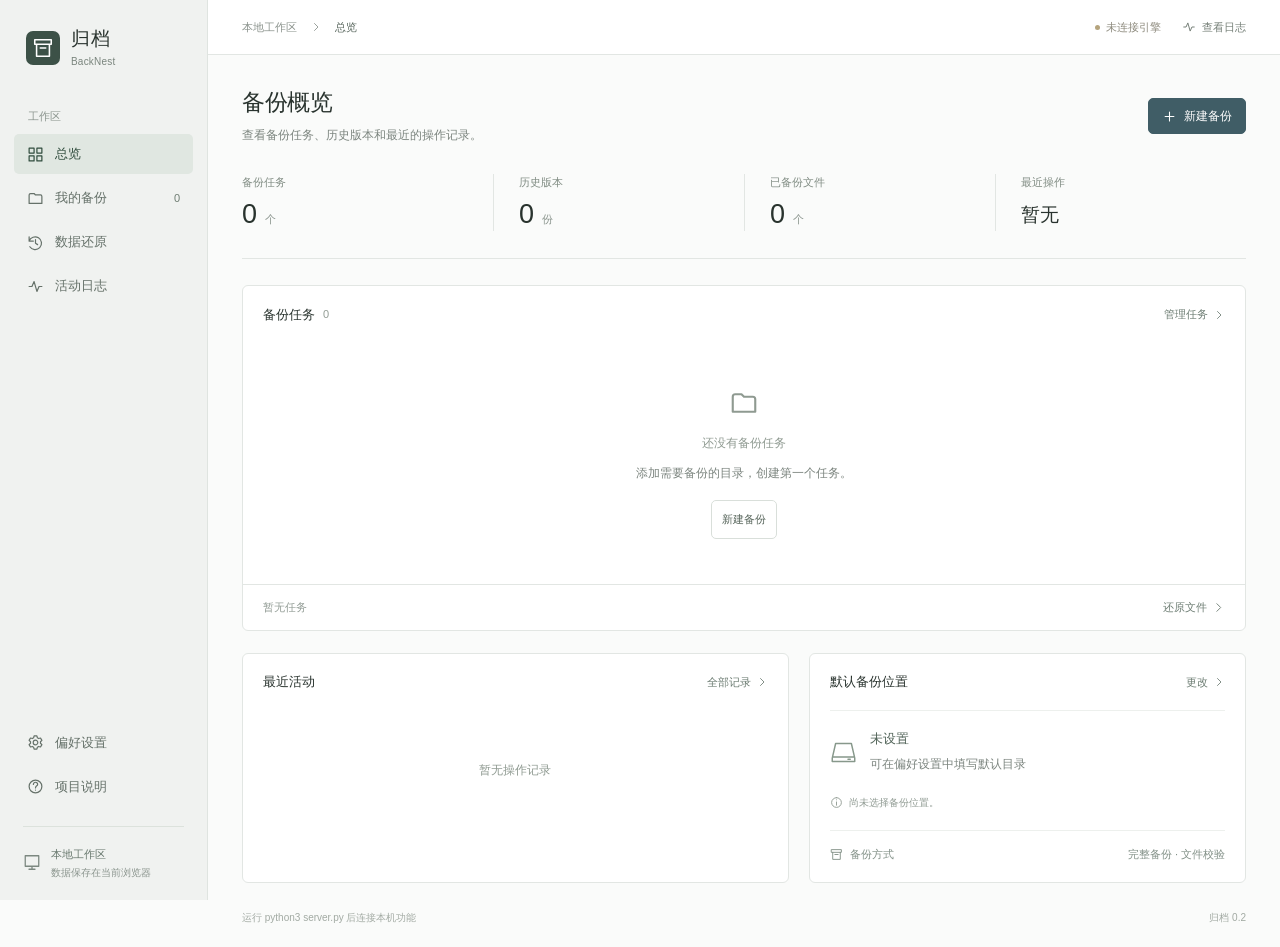
==== index.html @ 9d697bdc "feat: add C++ backup demo and backend handoff contracts" ====
<!doctype html>
<html lang="zh-CN">
<head>
  <meta charset="UTF-8">
  <meta name="viewport" content="width=device-width, initial-scale=1.0">
  <meta name="theme-color" content="#405d66">
  <meta name="description" content="归档 BackNest — 本地文件备份与还原。C++ 本机备份与还原基础版。">
  <title>归档 BackNest · 数据备份工作台</title>
  <link rel="stylesheet" href="./styles.css">
  <script src="./state.js" defer></script>
  <script src="./workspace-store.js" defer></script>
  <script src="./backend-api.js" defer></script>
  <script src="./native.js" defer></script>
  <script src="./app.js" defer></script>
</head>
<body>
  <div id="app"></div>
  <div id="overlay-root"></div>
  <div id="toast-root" aria-live="polite"></div>
</body>
</html>
---- styles.css ----
:root {
  --bg: #fafbfa;
  --paper: #fff;
  --ink: #29332e;
  --muted: #7c857f;
  --line: #e2e6e3;
  --accent: #405d66;
  --accent-hover: #324c54;
  --soft: #edf1ef;
  --green: #3e795b;
  font-family: -apple-system, BlinkMacSystemFont, "Segoe UI", "PingFang SC", "Microsoft YaHei", sans-serif;
  color: var(--ink);
  background: var(--bg);
  font-synthesis: none;
}
* { box-sizing: border-box; }
body { margin: 0; font-size: 13px; line-height: 1.5; }
button, input, select { font: inherit; }
button { cursor: pointer; color: inherit; }
a { color: var(--accent); text-decoration: none; }
button:disabled { opacity: .5; cursor: not-allowed; }
button:focus-visible, a:focus-visible { outline: 2px solid #829c91; outline-offset: 3px; }
input:focus, select:focus { outline: 2px solid #b8c8be; outline-offset: 1px; }
.icon { width: 19px; height: 19px; stroke: currentColor; stroke-width: 1.7; fill: none; stroke-linecap: round; stroke-linejoin: round; flex-shrink: 0; }
.shell { min-height: 100vh; padding-left: 208px; }
.sidebar { position: fixed; inset: 0 auto 0 0; width: 208px; padding: 27px 14px 20px; background: #f0f2f0; border-right: 1px solid #dfe4e0; display: flex; flex-direction: column; z-index: 20; }
.brand { display: flex; gap: 11px; align-items: center; padding: 0 12px; margin-bottom: 39px; color: var(--ink); }
.brand-mark { width: 34px; height: 34px; background: #3c5147; color: #fff; display: grid; place-items: center; border-radius: 7px; }
.brand-mark .icon { width: 22px; height: 22px; }
.brand-name { font-size: 19px; font-weight: 600; line-height: 1.3; letter-spacing: 1px; }
.brand small { display: block; font-size: 10px; color: #7a857d; margin-top: 2px; letter-spacing: .2px; }
.nav-label { color: #8b958e; font-size: 11px; padding: 0 14px; margin-bottom: 10px; }
.nav { display: flex; flex-direction: column; gap: 4px; }
.nav button { display: flex; align-items: center; gap: 11px; background: transparent; color: #657169; padding: 10px 13px; border: 0; border-radius: 5px; font-size: 13px; text-align: left; min-height: 40px; }
.nav button .icon { width: 17px; height: 17px; }
.nav button.active { background: #e0e7e1; color: #304d3e; font-weight: 600; }
.nav button:hover { background: #e6ebe6; }
.nav-count { margin-left: auto; color: #6f7e73; font-size: 11px; font-weight: 400; }
.sidebar-bottom { margin-top: auto; padding-top: 35px; }
.workspace-info { margin: 19px 9px 0; padding-top: 19px; border-top: 1px solid #dce2dc; display: flex; gap: 10px; align-items: center; color: #7c8880; }
.workspace-info .icon { width: 18px; }
.workspace-info strong { font-size: 11px; font-weight: 500; color: #67776d; display: block; }
.workspace-info small { display: block; font-size: 10px; color: #8b958e; margin-top: 3px; }
.topbar { height: 55px; display: flex; align-items: center; justify-content: space-between; padding: 0 34px; border-bottom: 1px solid var(--line); background: #fff; }
.breadcrumb, .top-actions { display: flex; align-items: center; gap: 13px; }
.breadcrumb { color: #8a928c; font-size: 11px; }
.breadcrumb span:last-child { color: #59675e; }
.breadcrumb .icon { width: 12px; height: 12px; }
.top-actions { gap: 21px; }
.prototype { font-size: 11px; color: #8d8a7d; display: flex; align-items: center; gap: 6px; }
.prototype i { width: 5px; height: 5px; border-radius: 50%; background: #b5a47d; }
.help-button { display: flex; gap: 6px; align-items: center; font-size: 11px; color: #778179; background: none; border: 0; padding: 4px 0; }
.help-button .icon { width: 14px; height: 14px; }
.icon-btn { display: grid; place-items: center; background: transparent; border: 0; border-radius: 4px; padding: 6px; color: #88918b; }
.icon-btn:hover { background: var(--soft); color: #334a3c; }
.content { max-width: 1500px; margin: 0 auto; padding: 31px 34px 22px; }
.page-heading { display: flex; justify-content: space-between; align-items: center; gap: 20px; margin-bottom: 27px; }
h1 { font-size: 23px; font-weight: 600; margin: 0 0 7px; letter-spacing: -.4px; line-height: 1.4; }
h2 { font-size: 13px; font-weight: 600; margin: 0; }
h3 { font-size: 14px; margin: 0; font-weight: 600; }
.subtext { font-size: 12px; line-height: 1.8; color: var(--muted); margin: 0; }
.btn { display: inline-flex; align-items: center; justify-content: center; gap: 7px; padding: 8px 13px; border: 1px solid #d9dfda; border-radius: 5px; background: #fff; color: #58665c; font-size: 12px; font-weight: 500; white-space: nowrap; min-height: 34px; }
.btn .icon { width: 15px; height: 15px; }
.btn:hover { background: #f4f6f4; border-color: #b9c4bc; }
.btn.primary { background: var(--accent); border-color: var(--accent); color: #fff; }
.btn.primary:hover { background: var(--accent-hover); }
.btn.soft { background: var(--soft); }
.btn.small { padding: 5px 10px; font-size: 11px; min-height: 29px; }
.btn.danger { color: #ab5348; }
.summary-strip { display: grid; grid-template-columns: repeat(4, 1fr); padding: 0 0 27px; margin-bottom: 26px; border-bottom: 1px solid var(--line); }
.summary-item { padding-left: 25px; border-left: 1px solid var(--line); }
.summary-item:first-child { padding-left: 0; border: 0; }
.summary-label { font-size: 11px; color: #808c83; margin-bottom: 11px; }
.summary-value { font-size: 27px; font-weight: 500; line-height: 1; font-variant-numeric: tabular-nums; letter-spacing: -.5px; }
.summary-value small { font-size: 11px; font-weight: 400; color: #8b958e; margin-left: 8px; }
.summary-value.is-time { font-size: 19px; line-height: 27px; letter-spacing: 0; }
.panel { background: var(--paper); border: 1px solid var(--line); border-radius: 6px; overflow: hidden; }
.panel-head { display: flex; align-items: center; justify-content: space-between; padding: 18px 20px; gap: 12px; }
.panel-head h2 { display: flex; align-items: center; gap: 8px; }
.count-label { font-size: 11px; font-weight: 400; color: #939d95; }
.mini-pill { background: #f1f4f1; color: #7c8a7f; padding: 2px 5px; border-radius: 3px; font-size: 10px; font-weight: 400; }
.text-btn { display: inline-flex; align-items: center; gap: 5px; background: none; border: 0; padding: 2px 0; font-size: 11px; color: #6d7d73; white-space: nowrap; }
.text-btn:hover { color: var(--accent); }
.text-btn .icon { width: 12px; height: 12px; }
.table-wrap { overflow-x: auto; }
table { border-collapse: collapse; width: 100%; text-align: left; white-space: nowrap; }
th { background: #f6f8f6; border-block: 1px solid #e9ede9; color: #859087; font-size: 11px; font-weight: 400; padding: 11px 14px; }
td { padding: 17px 14px; border-bottom: 1px solid #edf0ed; font-size: 12px; color: #69766d; }
th:first-child, td:first-child { padding-left: 20px; }
th:last-child, td:last-child { text-align: right; padding-right: 17px; }
tr:last-child td { border-bottom: 0; }
tbody tr:hover { background: #fafcf9; }
.numeric { font-variant-numeric: tabular-nums; }
.file-cell { display: flex; align-items: center; gap: 11px; }
.folder-icon { width: 26px; height: 30px; display: grid; place-items: center; flex-shrink: 0; color: #9f976a; }
.folder-icon .icon { width: 21px; height: 21px; stroke-width: 1.5; }
.file-cell strong { display: block; font-weight: 500; font-size: 13px; color: #3d4a41; margin-bottom: 4px; }
.file-cell small { display: block; font-size: 10px; font-family: ui-monospace, SFMono-Regular, Consolas, monospace; color: #929c95; overflow: hidden; text-overflow: ellipsis; max-width: 215px; }
.type-label { font-size: 11px; color: #758178; }
.badge { font-size: 11px; color: var(--green); display: inline-flex; align-items: center; gap: 5px; }
.dot { width: 5px; height: 5px; border-radius: 50%; display: inline-block; background: #6a9b7f; }
.badge.pending { color: #8b8d80; }
.badge.running { color: #997d40; }
.badge.running .dot { background: #b59a5c; animation: pulse 1s infinite; }
.row-actions { display: flex; gap: 9px; align-items: center; justify-content: flex-end; }
.row-actions .icon-btn .icon { width: 16px; height: 16px; }
.run-btn { display: inline-flex; gap: 4px; align-items: center; padding: 4px 0; border: 0; background: none; font-size: 11px; color: #657b6c; }
.run-btn:hover { color: #2e573c; }
.run-btn .icon { width: 12px; height: 12px; }
.table-footer { display: flex; align-items: center; justify-content: space-between; gap: 8px; border-top: 1px solid var(--line); padding: 12px 20px; font-size: 11px; color: #929c95; }
.table-footer .icon { width: 13px; height: 13px; }
.overview-secondary { display: grid; grid-template-columns: 1.25fr 1fr; gap: 20px; margin-top: 22px; }
.recent-logs { padding: 0 20px 5px; }
.recent-log { display: flex; gap: 9px; align-items: flex-start; padding: 13px 0; border-top: 1px solid #edf0ed; }
.log-mark { color: #6d8b77; padding-top: 2px; }
.log-mark .icon { width: 13px; height: 13px; }
.recent-log strong { font-size: 11px; font-weight: 400; color: #66756b; display: block; margin-bottom: 4px; }
.recent-log small { font-size: 10px; color: #96a097; display: block; }
.recent-log time { margin-left: auto; white-space: nowrap; font-size: 10px; color: #96a097; padding-top: 1px; }
.destination-content { padding: 0 20px 19px; }
.destination-item { padding: 18px 0 19px; display: flex; align-items: center; gap: 13px; border-top: 1px solid #edf0ed; }
.destination-item>.icon { width: 27px; height: 27px; color: #87988b; stroke-width: 1.3; }
.destination-item strong { display: block; font-size: 13px; font-weight: 500; margin-bottom: 5px; color: #526459; }
.destination-item code { display: block; color: #95a097; font-size: 11px; overflow-wrap: anywhere; }
.destination-note { display: flex; align-items: flex-start; gap: 6px; color: #909b93; font-size: 10px; line-height: 1.8; }
.destination-note .icon { width: 13px; height: 13px; margin-top: 2px; }
.destination-plan { border-top: 1px solid #edf0ed; padding-top: 15px; margin-top: 18px; display: flex; align-items: center; justify-content: space-between; gap: 10px; }
.destination-plan>span { display: inline-flex; align-items: center; gap: 7px; font-size: 11px; color: #829087; }
.destination-plan .icon { width: 13px; height: 13px; }
.footer { margin-top: 27px; display: flex; align-items: center; justify-content: space-between; font-size: 10px; color: #a2aaa3; }
.toolbar { display: flex; align-items: center; justify-content: space-between; gap: 16px; margin-bottom: 20px; }
.tabs { display: flex; gap: 4px; }
.tabs button { padding: 7px 11px; border: 0; background: none; color: #8b958d; font-size: 12px; border-radius: 4px; }
.tabs button.active { color: #405c49; background: #e8eee8; font-weight: 500; }
.search { display: flex; align-items: center; position: relative; }
.search .icon { position: absolute; left: 10px; width: 15px; height: 15px; color: #9aa49c; }
.search input { border: 1px solid var(--line); border-radius: 4px; padding: 8px 12px 8px 33px; background: white; color: #56635b; min-width: 210px; font-size: 12px; }
.empty { text-align: center; padding: 45px 20px; color: #8f9a91; line-height: 2.5; font-size: 12px; }
.empty>.icon { width: 30px; height: 30px; display: block; margin: 0 auto 10px; }
.empty .btn { margin-top: 12px; }
.notice { padding: 12px 15px; border: 1px solid #e0e6e0; border-radius: 5px; background: #f1f5f0; color: #7e8c80; font-size: 11px; line-height: 1.8; display: flex; align-items: center; gap: 8px; margin-bottom: 22px; }
.notice .icon { width: 15px; height: 15px; }
.restore-layout { display: grid; grid-template-columns: 235px minmax(0, 1fr); gap: 20px; }
.backup-picker { padding: 9px; }
.backup-picker button { display: flex; align-items: center; gap: 8px; width: 100%; background: none; border: 1px solid transparent; padding: 13px 10px; border-radius: 4px; text-align: left; margin-bottom: 3px; }
.backup-picker button.selected { background: #eef3ed; border-color: #e0e8df; }
.backup-picker strong { display: block; font-weight: 500; font-size: 12px; margin-bottom: 4px; color: #536859; }
.backup-picker small { display: block; color: #94a095; font-size: 10px; }
.version-list { padding: 0 20px; }
.version { display: flex; align-items: center; gap: 12px; padding: 19px 0; border-top: 1px solid var(--line); }
.version-icon { display: grid; place-items: center; width: 30px; height: 30px; color: #8b9a8d; }
.version-icon .icon { width: 20px; }
.version strong { display: block; font-size: 12px; font-weight: 500; margin-bottom: 6px; }
.version small { font-size: 11px; color: #929d94; }
.version .btn { margin-left: auto; }
.schedule-cards { display: grid; grid-template-columns: repeat(2, minmax(0, 1fr)); gap: 20px; }
.schedule-card { padding: 21px; }
.card-title { display: flex; justify-content: space-between; align-items: center; }
.schedule-info { display: grid; grid-template-columns: 1fr 1fr; gap: 18px; margin: 24px 0 20px; }
.schedule-info span { display: block; font-size: 11px; color: #8c998f; margin-bottom: 6px; }
.schedule-info strong { font-size: 12px; font-weight: 400; color: #607466; }
.schedule-card-footer { display: flex; align-items: center; justify-content: space-between; padding-top: 16px; border-top: 1px solid var(--line); }
.schedule-card-footer .subtext { display: inline-flex; gap: 5px; align-items: center; }
.schedule-card-footer .icon { width: 13px; height: 13px; }
.switch { width: 32px; height: 19px; border: 0; border-radius: 10px; background: #cdd5ce; display: flex; align-items: center; padding: 3px; flex-shrink: 0; }
.switch:after { content: ''; display: block; width: 13px; height: 13px; border-radius: 50%; background: #fff; transition: transform .15s; }
.switch.on { background: #607e6c; }
.switch.on:after { transform: translateX(13px); }
.log-list { padding: 0 22px; }
.log { padding: 18px 0; display: flex; gap: 13px; align-items: center; border-top: 1px solid var(--line); }
.activity-icon { display: grid; place-items: center; color: #7e9785; width: 25px; height: 25px; flex-shrink: 0; }
.activity-icon .icon { width: 16px; height: 16px; }
.log strong { display: block; font-size: 12px; font-weight: 500; margin-bottom: 5px; }
.log small { font-size: 11px; color: #8e9b92; }
.log time { font-size: 11px; color: #98a299; margin-left: auto; white-space: nowrap; }
.settings { max-width: 880px; }
.settings-section { padding: 22px; margin-bottom: 20px; }
.settings-section h2 { margin-bottom: 10px; }
.settings-row { display: flex; align-items: center; justify-content: space-between; gap: 25px; border-bottom: 1px solid var(--line); padding: 18px 0; }
.settings-row:last-child { border: 0; padding-bottom: 0; }
.settings-row strong { font-size: 12px; display: block; font-weight: 500; margin-bottom: 5px; }
.settings-row small { display: block; font-size: 11px; color: #8d9a90; line-height: 1.7; }
.settings-row input, .settings-row select { padding: 8px 10px; font-size: 12px; color: #64786b; border: 1px solid #dce3dc; border-radius: 4px; background: #fff; max-width: 240px; }
.settings-row input[type=number] { width: 80px; }
.plan-grid { display: grid; grid-template-columns: repeat(3, 1fr); gap: 20px; }
.plan-card { padding: 23px; }
.plan-number { font-size: 13px; color: #92a396; margin-bottom: 18px; font-variant-numeric: tabular-nums; }
.plan-card h2 { margin-bottom: 10px; }
.plan-card p { font-size: 11px; color: #93a096; line-height: 1.8; }
.plan-card ul { font-size: 12px; color: #788d7e; line-height: 2.4; padding-left: 17px; }
.overlay { position: fixed; inset: 0; background: #1b28214d; z-index: 100; display: flex; justify-content: center; align-items: center; padding: 24px; }
.modal { background: #fff; border: 1px solid #d9e0d8; border-radius: 8px; width: 650px; max-width: 100%; max-height: 90vh; overflow: auto; box-shadow: 0 14px 50px #1b2c2429; }
.modal-head { display: flex; justify-content: space-between; align-items: center; gap: 20px; padding: 22px 25px 18px; border-bottom: 1px solid var(--line); }
.modal-head h2 { font-size: 17px; }
.modal-head p { font-size: 11px; color: #94a096; margin: 6px 0 0; }
.modal-body { padding: 23px 25px; }
.modal-footer { display: flex; justify-content: space-between; align-items: center; gap: 10px; padding: 16px 25px; border-top: 1px solid var(--line); background: #fafbfa; }
.steps { display: flex; margin-bottom: 25px; }
.step { display: flex; gap: 7px; align-items: center; flex: 1; color: #9ca89f; font-size: 11px; }
.step:after { content: ''; height: 1px; background: #e1e8e0; flex: 1; margin: 0 12px; }
.step:last-child:after { display: none; }
.step b { width: 22px; height: 22px; background: #edf2eb; color: #93a38f; display: grid; place-items: center; font-size: 11px; border-radius: 50%; font-weight: 500; }
.step.current { color: #526d57; }
.step.current b { color: #fff; background: #5a755e; }
.field { margin-bottom: 20px; }
.field label, .field-label { font-size: 12px; font-weight: 500; color: #6d806f; display: block; margin-bottom: 8px; }
.field input:not([hidden]), .field select { width: 100%; padding: 10px 11px; border: 1px solid #dce4d9; border-radius: 4px; color: #50674f; background: #fff; font-size: 12px; }
.field small { font-size: 10px; color: #94a38f; display: block; margin-top: 7px; line-height: 1.8; }
.dropzone { border: 1px dashed #c5d1bf; background: #f7f9f5; border-radius: 5px; padding: 22px; color: #9baa94; text-align: center; }
.dropzone>.icon { width: 26px; height: 26px; }
.dropzone p { margin: 8px 0 13px; font-size: 12px; color: #84967d; }
.dropzone small { font-size: 10px; margin-top: 12px; }
.two-fields { display: grid; grid-template-columns: 1fr 1fr; gap: 18px; }
.option-row { display: flex; gap: 11px; align-items: center; padding: 14px; border: 1px solid #e0e7dc; border-radius: 5px; margin-bottom: 10px; }
.option-row>.icon { width: 18px; height: 18px; color: #91a087; }
.option-row strong { display: block; font-size: 12px; font-weight: 500; color: #687c60; }
.option-row small { display: block; font-size: 10px; color: #9aaa90; margin-top: 5px; }
.option-row .switch { margin-left: auto; }
.review { border: 1px solid #e1e7dc; background: #f8faf6; border-radius: 5px; padding: 6px 17px; margin-bottom: 18px; }
.review-row { display: flex; justify-content: space-between; gap: 22px; padding: 11px 0; border-bottom: 1px solid #e7eddf; font-size: 12px; line-height: 1.7; }
.review-row:last-child { border: 0; }
.review-row span { color: #9aa98f; white-space: nowrap; }
.review-row strong { font-weight: 400; text-align: right; overflow-wrap: anywhere; }
.file-preview { max-height: 160px; overflow: auto; padding: 10px; margin-top: 12px; border: 1px solid var(--line); border-radius: 4px; background: #fafbf8; }
.file-preview div { display: flex; align-items: center; gap: 6px; padding: 5px; font-size: 11px; color: #829576; overflow-wrap: anywhere; }
.file-preview .icon { width: 13px; height: 13px; }
.detail-header { display: flex; align-items: center; gap: 12px; margin-bottom: 22px; }
.detail-header .folder-icon { width: 36px; height: 36px; }
.detail-header h3 { font-size: 16px; margin-bottom: 5px; }
.detail-header small { font-size: 11px; color: #96a28d; }
.inline-actions { display: flex; gap: 9px; }
.delete-confirm { font-size: 12px; color: #87997a; line-height: 2; }
.error { font-size: 11px; color: #b15b48; margin-bottom: 13px; }
.toast { position: fixed; bottom: 25px; left: calc(50% + 104px); transform: translateX(-50%); z-index: 200; display: flex; align-items: center; gap: 9px; background: #3f4b41; color: white; border: 1px solid #556654; box-shadow: 0 3px 10px #1a2c1a15; border-radius: 5px; padding: 12px 18px; max-width: calc(100vw - 30px); font-size: 12px; }
.toast .icon { width: 16px; height: 16px; }
.mobile-menu, .mobile-overlay { display: none; }
@keyframes pulse { 50% { opacity: .4; } }
@media (min-width: 1500px) { .content { padding-top: 38px; } td { padding-block: 21px; } }
@media (max-width: 1200px) { .content { padding-inline: 26px; } .topbar { padding-inline: 26px; } td, th { padding-inline: 11px; } .file-cell small { max-width: 180px; } .row-actions { gap: 4px; } .recent-log { flex-wrap: wrap; } .recent-log time { margin-left: 22px; } }
@media (max-width: 1000px) { .shell { padding-left: 184px; } .sidebar { width: 184px; padding-inline: 11px; } .backup-size { display: none; } .overview-secondary { grid-template-columns: 1fr; } .restore-layout { grid-template-columns: 200px minmax(0, 1fr); } .schedule-cards { grid-template-columns: 1fr; } .plan-grid { grid-template-columns: 1fr; } .toast { left: calc(50% + 92px); } }
@media (max-width: 760px) {
 .shell { padding-left: 0; }
 .sidebar { width: 208px; transform: translateX(-100%); }
 .sidebar.open { transform: translateX(0); }
 .mobile-overlay.show { display: block; position: fixed; inset: 0; background: #26382e55; z-index: 19; }
 .mobile-menu { display: grid; }
 .topbar { height: 51px; padding: 0 17px; }
 .top-actions { gap: 14px; }
 .help-button span { display: none; }
 .breadcrumb { gap: 8px; }
 .breadcrumb>span:first-of-type { display: none; }
 .content { padding: 25px 17px 20px; }
 h1 { font-size: 22px; }
 .page-heading { gap: 13px; align-items: flex-start; margin-bottom: 25px; }
 .page-heading .btn { padding: 7px 10px; font-size: 11px; }
 .subtext { font-size: 11px; }
 .summary-strip { grid-template-columns: 1fr 1fr; gap: 22px 0; padding-bottom: 23px; margin-bottom: 23px; }
 .summary-item { padding-left: 22px; }
 .summary-item:nth-child(3) { padding-left: 0; border: 0; }
 .summary-label { margin-bottom: 8px; }
 .summary-value { font-size: 24px; }
 .summary-value.is-time { font-size: 18px; line-height: 24px; }
 .table-wrap table { min-width: 620px; }
 .panel-head { padding: 16px; }
 th:first-child, td:first-child { padding-left: 16px; }
 .table-footer { padding: 11px 16px; font-size: 10px; }
 .overview-secondary { gap: 18px; margin-top: 18px; }
 .recent-logs { padding-inline: 16px; }
 .recent-log small { line-height: 1.8; }
 .destination-content { padding-inline: 16px; }
 .toolbar { flex-wrap: wrap; gap: 14px; }
 .tabs { gap: 0; }
 .tabs button { padding: 7px 9px; font-size: 11px; }
 .search, .search input { width: 100%; }
 .restore-layout { grid-template-columns: 1fr; }
 .backup-picker { display: flex; overflow-x: auto; gap: 5px; }
 .backup-picker button { min-width: 165px; margin: 0; }
 .version-list { padding-inline: 16px; }
 .version { gap: 8px; }
 .version strong { font-size: 11px; }
 .version small { font-size: 10px; }
 .version-icon { width: 20px; }
 .version .btn { padding: 5px 7px; font-size: 10px; }
 .notice { align-items: flex-start; font-size: 10px; }
 .notice .icon { margin-top: 3px; }
 .settings-section { padding: 18px; }
 .settings-row { gap: 18px; }
 .settings-row input { max-width: 145px; }
 .settings-row small { font-size: 10px; }
 .log-list { padding-inline: 16px; }
 .log { flex-wrap: wrap; gap: 8px; }
 .log time { margin-left: 33px; font-size: 10px; }
 .log small { font-size: 10px; }
 .modal { max-height: 93vh; }
 .overlay { padding: 12px; }
 .modal-head { padding: 19px; }
 .modal-body { padding: 20px 19px; }
 .modal-footer { padding: 15px 19px; }
 .steps { gap: 0; }
 .step { font-size: 10px; gap: 5px; }
 .step:after { margin: 0 8px; }
 .two-fields { grid-template-columns: 1fr; gap: 0; }
 .inline-actions { gap: 6px; }
 .modal-footer .btn { font-size: 11px; padding: 7px 9px; }
 .toast { left: 50%; width: max-content; font-size: 11px; }
 .footer { font-size: 9px; gap: 15px; }
}
@media (prefers-reduced-motion: reduce) { *, *:before, *:after { animation: none !important; transition: none !important; scroll-behavior: auto !important; } }

/* Local C++ operations. */
.prototype.connected { color: #577261; }
.prototype.connected i { background: #6b9277; }
.badge.failed { color: #b05d4b; }
.input-with-button { display: flex; gap: 8px; align-items: stretch; }
.input-with-button input { flex: 1; min-width: 0; }
.input-with-button .btn { flex-shrink: 0; }
.progress-track { height: 6px; background: #e6ece6; border-radius: 3px; overflow: hidden; margin: 20px 0 12px; }
.progress-track span { display: block; height: 100%; background: #607e6c; transition: width .2s; }
.restore-toolbar { display: flex; justify-content: space-between; align-items: center; gap: 15px; margin-bottom: 22px; }
.directory-path { display: flex; align-items: center; gap: 12px; margin-bottom: 15px; }
.directory-path code { overflow-wrap: anywhere; font-size: 11px; color: #6d7f70; }
.directory-list { max-height: 320px; overflow-y: auto; border-block: 1px solid var(--line); }
.directory-list button { display: flex; align-items: center; gap: 11px; width: 100%; padding: 12px; border: 0; border-bottom: 1px solid #edf0ed; background: white; text-align: left; font-size: 12px; }
.directory-list button:hover { background: #f1f5ef; }
.directory-list button .icon { width: 16px; height: 16px; color: #9a9e7b; }
.directory-list button .icon:last-child { margin-left: auto; color: #98a18e; }
.directory-list>p { padding: 20px 10px; }
@media(max-width:760px) { .restore-toolbar { flex-wrap: wrap; } }
.log > div:not(.activity-icon), .recent-log > div { min-width: 0; flex: 1; }
.log small, .recent-log small { display: block; overflow-wrap: anywhere; }
.log time, .recent-log time { flex-shrink: 0; }
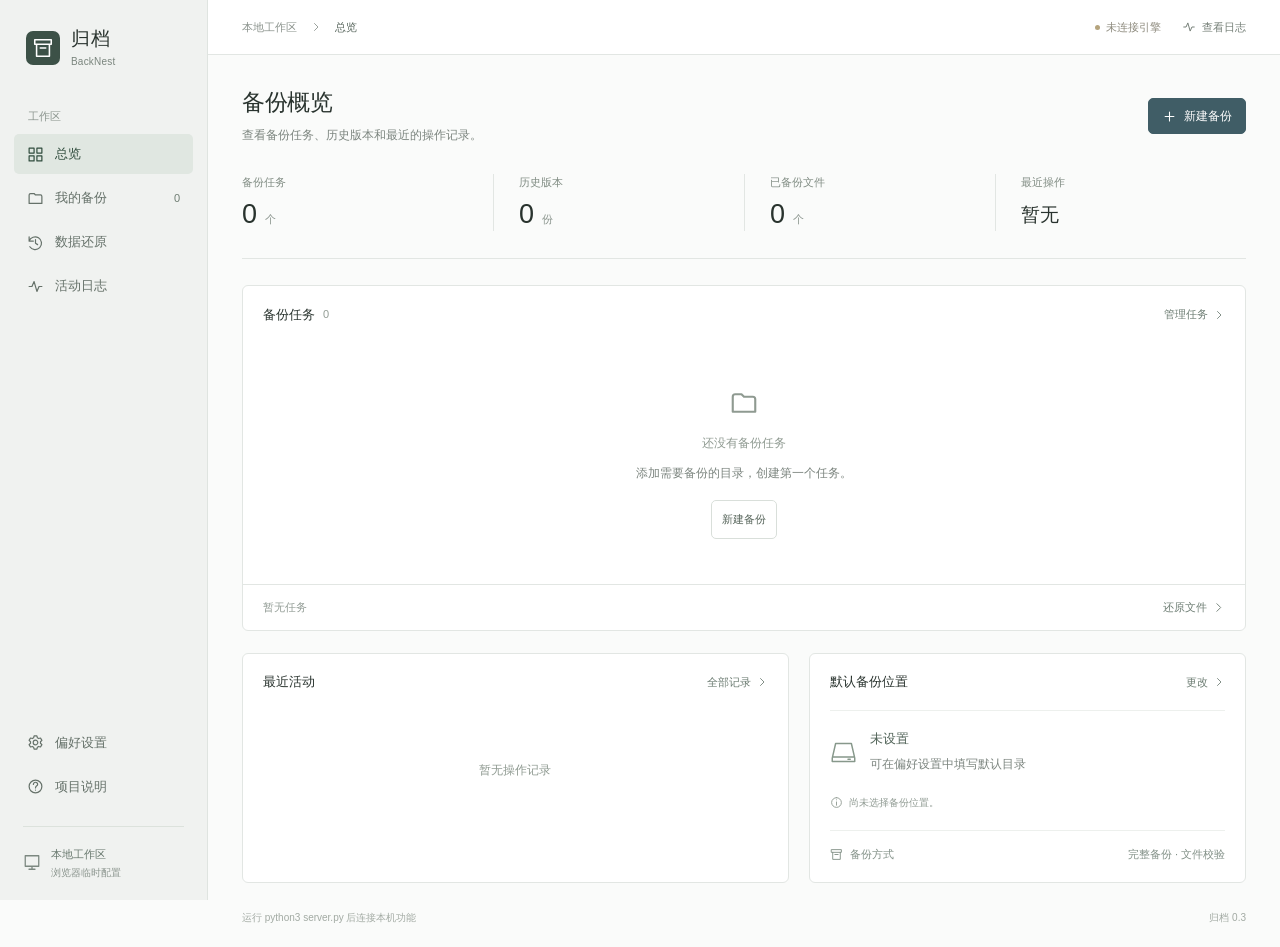
==== commit d90fbf34: "feat: implement P0-P4 backup workflow with Windows validation" ====
--- a/index.html
+++ b/index.html
@@ -10,6 +10,8 @@
   <script src="./state.js" defer></script>
   <script src="./workspace-store.js" defer></script>
   <script src="./backend-api.js" defer></script>
+  <script src="./desktop-transport.js" defer></script>
+  <script src="./features.js" defer></script>
   <script src="./native.js" defer></script>
   <script src="./app.js" defer></script>
 </head>
--- a/styles.css
+++ b/styles.css
@@ -329,3 +329,7 @@
 .log > div:not(.activity-icon), .recent-log > div { min-width: 0; flex: 1; }
 .log small, .recent-log small { display: block; overflow-wrap: anywhere; }
 .log time, .recent-log time { flex-shrink: 0; }
+
+.feature-checks{display:grid;gap:12px;margin:16px 0}.feature-checks label{display:flex;align-items:center;gap:10px}.feature-checks input{width:auto}.preview-list{max-height:180px;overflow:auto;white-space:pre-wrap;font-size:12px}.modal-body{max-height:70vh;overflow:auto}
+
+.modal{display:flex;flex-direction:column;max-height:90vh;overflow:hidden}.modal-body{min-height:0;max-height:none;overflow-y:auto}.modal-head,.modal-footer{flex-shrink:0}
